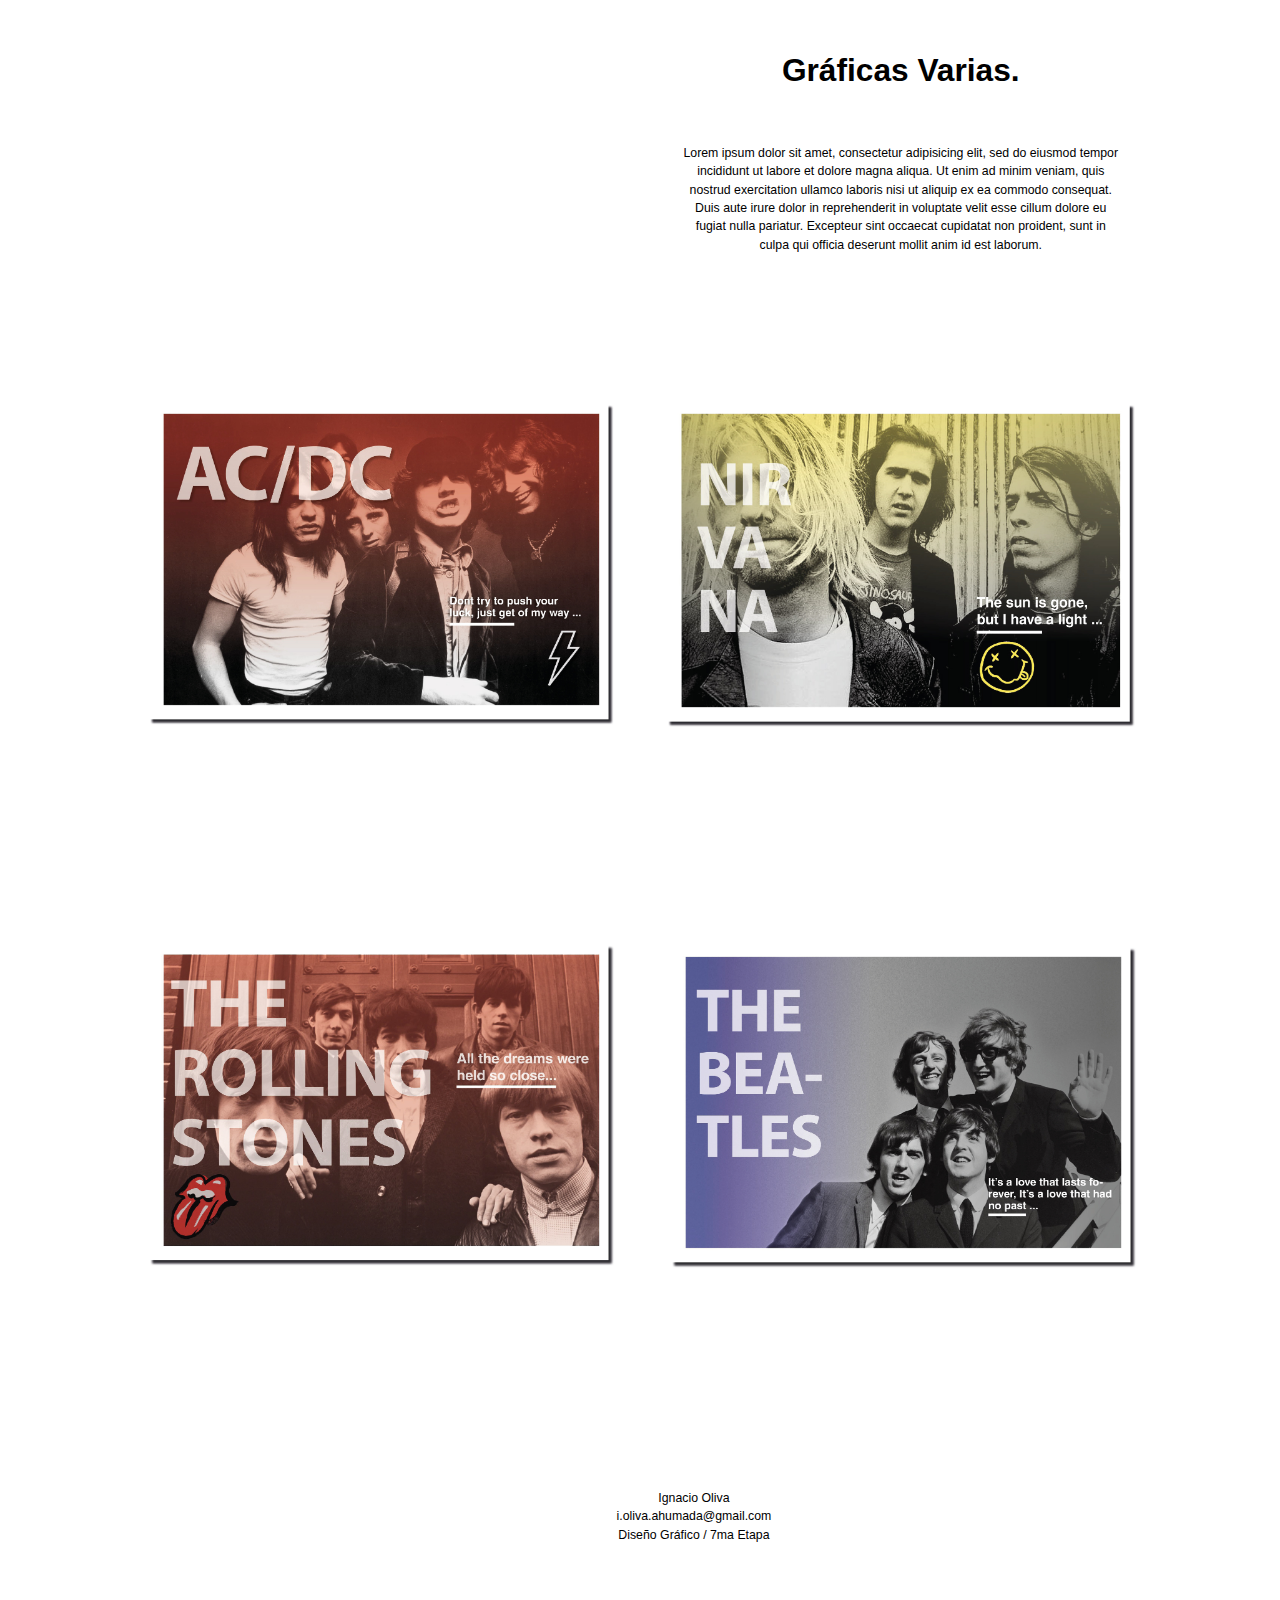
==== graficas-varias.html @ acbd4eab "nada" ====
<!DOCTYPE html>
<html lang="en" dir="ltr">
  <head>
    <meta charset="utf-8">
    <meta name="viewport" content="width=device-width, initial-scale=1, user-scalable=no">
    <link rel="stylesheet" href="css/estilos.css">
    <title>Portafolio</title>
  </head>
  <body>
    <div class=container>
     <div class=header>
        <h1>Gráficas Varias. </h1>
        <p>Lorem ipsum dolor sit amet, consectetur adipisicing elit, sed do eiusmod tempor incididunt ut labore et dolore magna aliqua. Ut enim ad minim veniam, quis nostrud exercitation ullamco laboris nisi ut aliquip ex ea commodo consequat. Duis aute irure dolor in reprehenderit in voluptate velit esse cillum dolore eu fugiat nulla pariatur. Excepteur sint occaecat cupidatat non proident, sunt in culpa qui officia deserunt mollit anim id est laborum.</p>
     </div>
     <div class=section id=area1>
        <img src="images/varias/17.jpg"></img>
     </div>
     <div class=section id=area2>
        <img src="images/varias/18.jpg"></img>
     </div>
      <div class=section id=area3>
        <img src="images/varias/19.jpg"></img>
     </div>
     <div class=section id=area4>
        <img src="images/varias/20.jpg"></img>
     </div>
      <footer class=footer>
        <p>
          <div>Ignacio Oliva</div>
          <div>i.oliva.ahumada@gmail.com</div>
          <div>Diseño Gráfico / 7ma Etapa</div>
        </p>
      </footer>
    </div>
  </body>
---- css/estilos.css ----
/*Contenedor y declaración de sus propiedades */
.container {
  padding: 1em;
  margin: 0;
  font-family: Arial, Helvetica, sans-serif;
  background: #white;
  color: #black;
  font-size: 1.1em;
  line-height: 1.5;
  text-align: center;
}

/*Propiedades de elementos */

img {
  display: block;
  width: 100%;
  height: auto;
}

h1 {
  font-size: 1.8em;
}

h2 {
  font-size: 1.2em;
}

p{
  margin: 2em;
  padding: 2em 0;
  font-size: 0.7em;
  line-height: 1.5;
}

/*botones y enlaces*/
.btn {
  display: block;
  background: #333;
  color: #fff;
  text-decoration: none;
  padding: 1em 2em;
  border 1px solid #666;
  margin: .5em 0;
}

/*color detrás del botón*/
.btn:hover {
  background: #eaeaea;
  color: #333;
}

/*Propiedades de Areas */

.header {
  min-height: 450px
  color: #fff;
  text-align: center;
  padding-top: 100px:
  padding-bottom: 0;
}

.footer {
  line-height: 1.5;
  font-size: 0.7em;
  font-weight: lighter;
  text-align: center;
  padding-top: 100px:
  padding-bottom: 30px;
  margin-left: 2em;
  margin-right: 2em;
}

#area1 {
  padding-bottom: 0.8em;
}

#area2 {
  padding-bottom: 0.8em;
}

#area3 {
  padding-bottom: 0.8em;
}

#area4 {
  padding-bottom: 0.8em;
}

/*Configuración en pantallas más grandes */

@media(min-width:700px) {
.container  {
  display: grid;
  grid-template-columns: 1fr minmax(40%, 400px) minmax(40%, 400px) 1fr;
  grid-template-rows: auto auto auto auto;
  grid-column-gap: 30px;
  grid-row-gap: 30px;
  }

.header {
  grid-column-start: 3;
  grid-column-end: 4;
  grid-row-start: 1;
  grid-row-end: 2;
  }

#area1 {
  grid-column-start: 2;
  grid-column-end: 3;
  grid-row-start: 2;
  grid-row-end: 3;
  }

#area2 {
  grid-column-start: 3;
  grid-column-end: 4;
  grid-row-start: 2;
  grid-row-end: 3;
  }

#area3 {
  grid-column-start: 2;
  grid-column-end: 3;
  grid-row-start: 3;
  grid-row-end: 4;
  }

#area4 {
  grid-column-start: 3;
  grid-column-end: 4;
  grid-row-start: 3;
  grid-row-end: 4;
  }

.footer {
  grid-column-start: 2;
  grid-column-end: 5;
  grid-row-start: 4;
  grid-row-end: 5;
  }
img {
  max-width: 100%;
  display: inline-grid;
}
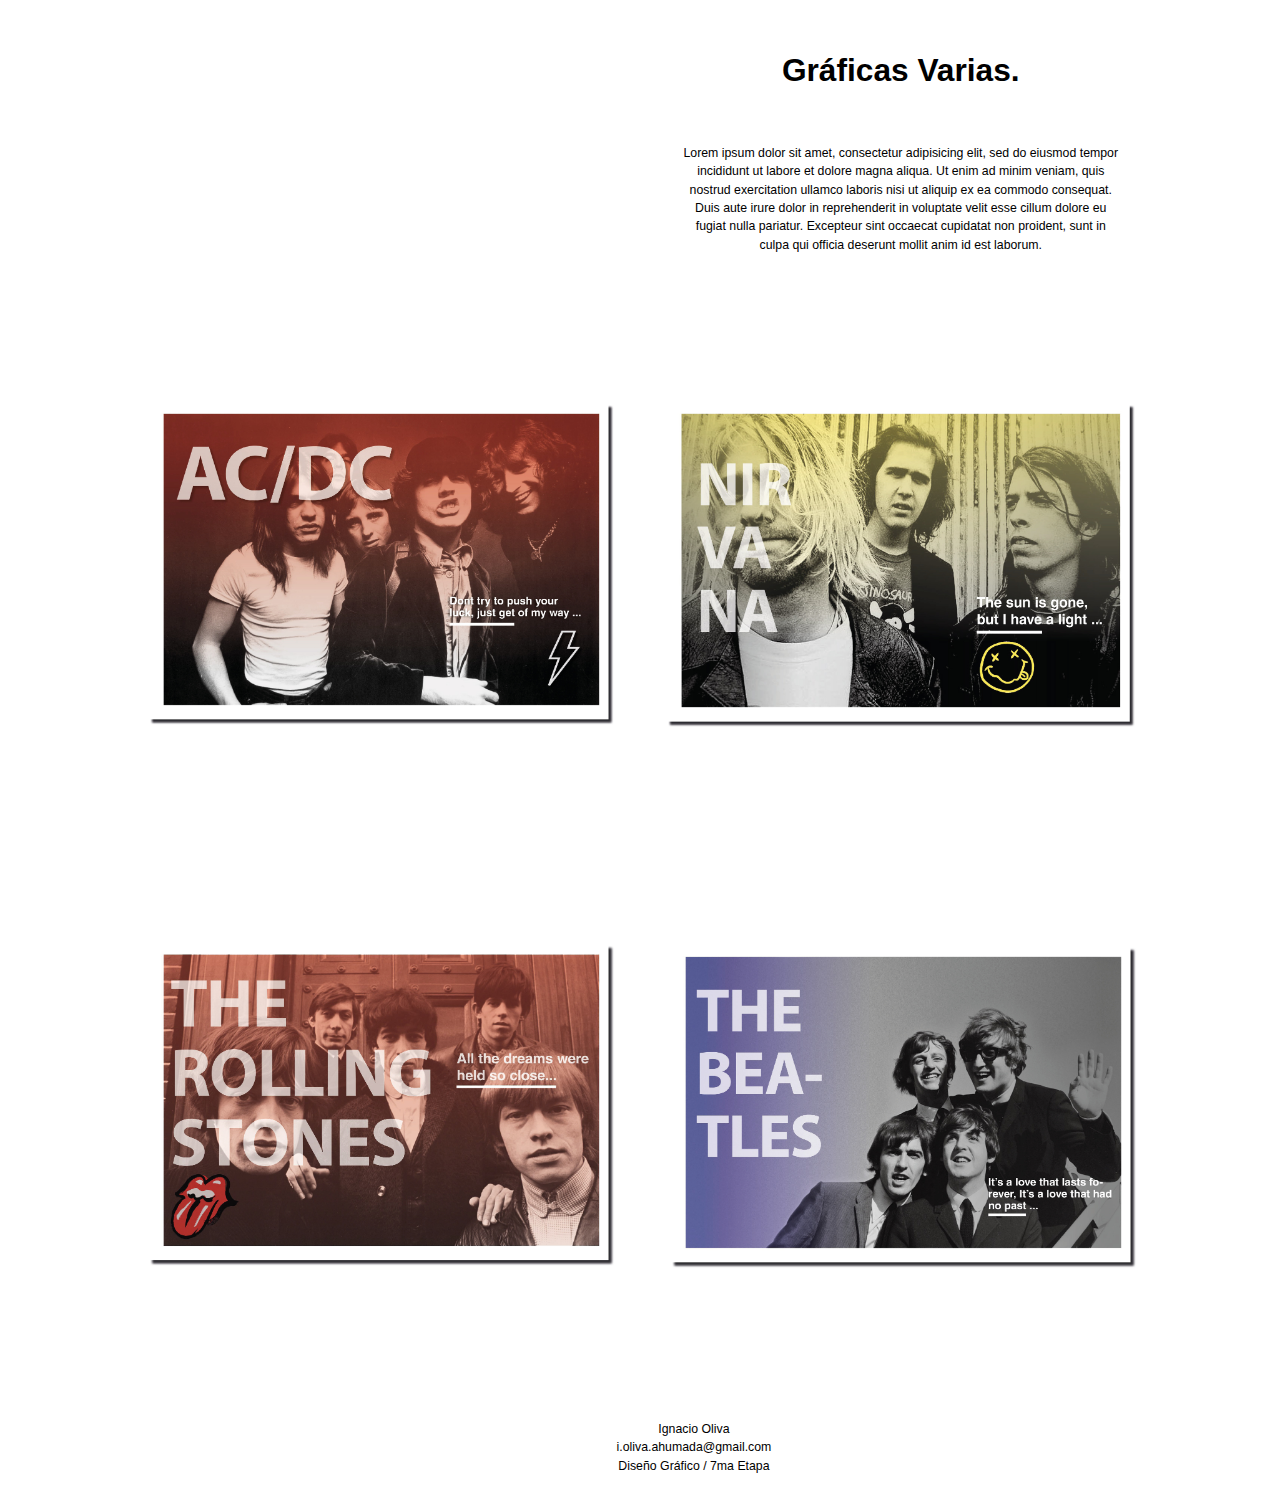
==== commit 8afdecb0: "cambios" ====
--- a/graficas-varias.html
+++ b/graficas-varias.html
@@ -25,11 +25,9 @@
         <img src="images/varias/20.jpg"></img>
      </div>
       <footer class=footer>
-        <p>
           <div>Ignacio Oliva</div>
           <div>i.oliva.ahumada@gmail.com</div>
           <div>Diseño Gráfico / 7ma Etapa</div>
-        </p>
       </footer>
     </div>
   </body>
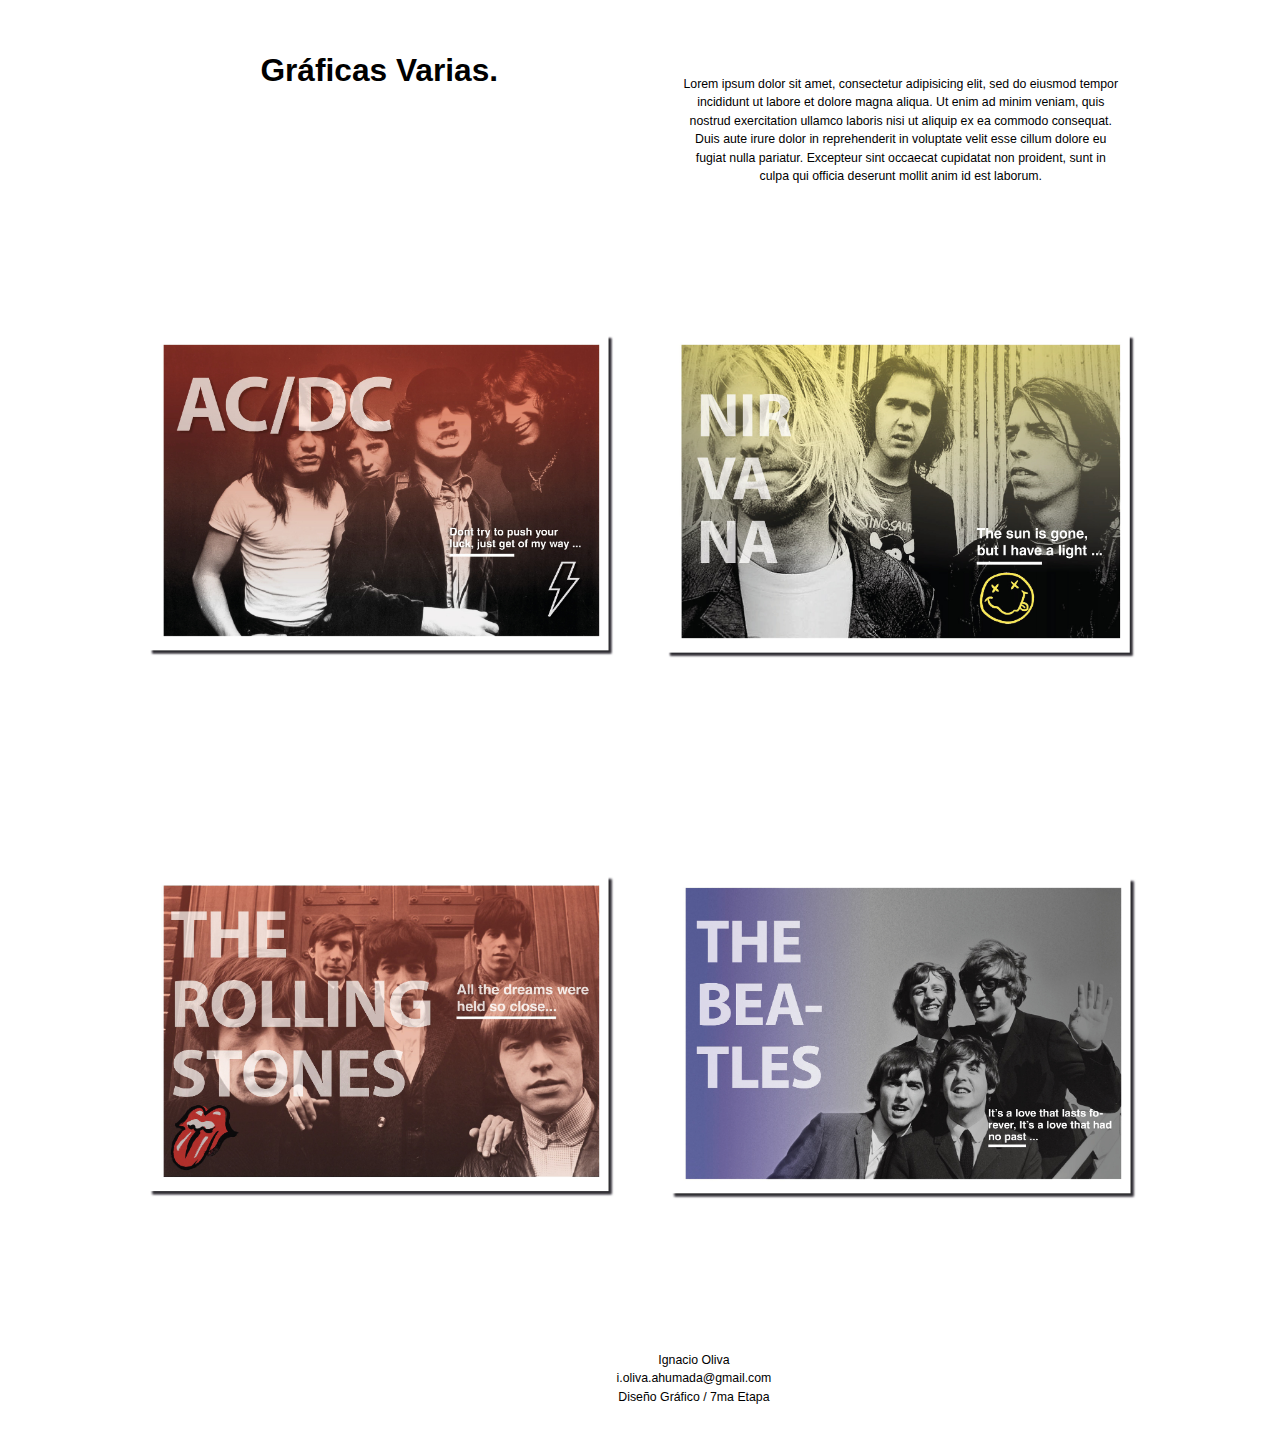
==== commit ad1d427a: "Cambios" ====
--- a/graficas-varias.html
+++ b/graficas-varias.html
@@ -10,7 +10,9 @@
     <div class=container>
      <div class=header>
         <h1>Gráficas Varias. </h1>
-        <p>Lorem ipsum dolor sit amet, consectetur adipisicing elit, sed do eiusmod tempor incididunt ut labore et dolore magna aliqua. Ut enim ad minim veniam, quis nostrud exercitation ullamco laboris nisi ut aliquip ex ea commodo consequat. Duis aute irure dolor in reprehenderit in voluptate velit esse cillum dolore eu fugiat nulla pariatur. Excepteur sint occaecat cupidatat non proident, sunt in culpa qui officia deserunt mollit anim id est laborum.</p>
+     </div>
+     <div class="note">
+       <p>Lorem ipsum dolor sit amet, consectetur adipisicing elit, sed do eiusmod tempor incididunt ut labore et dolore magna aliqua. Ut enim ad minim veniam, quis nostrud exercitation ullamco laboris nisi ut aliquip ex ea commodo consequat. Duis aute irure dolor in reprehenderit in voluptate velit esse cillum dolore eu fugiat nulla pariatur. Excepteur sint occaecat cupidatat non proident, sunt in culpa qui officia deserunt mollit anim id est laborum.</p>
      </div>
      <div class=section id=area1>
         <img src="images/varias/17.jpg"></img>
--- a/css/estilos.css
+++ b/css/estilos.css
@@ -99,10 +99,18 @@
   }
 
 .header {
-  grid-column-start: 3;
-  grid-column-end: 4;
+  grid-column-start: 2;
+  grid-column-end: 3;
   grid-row-start: 1;
   grid-row-end: 2;
+  }
+
+  .note {
+    grid-column-start: 3;
+    grid-column-end: 4;
+    grid-row-start: 1;
+    grid-row-end: 2;
+
   }
 
 #area1 {
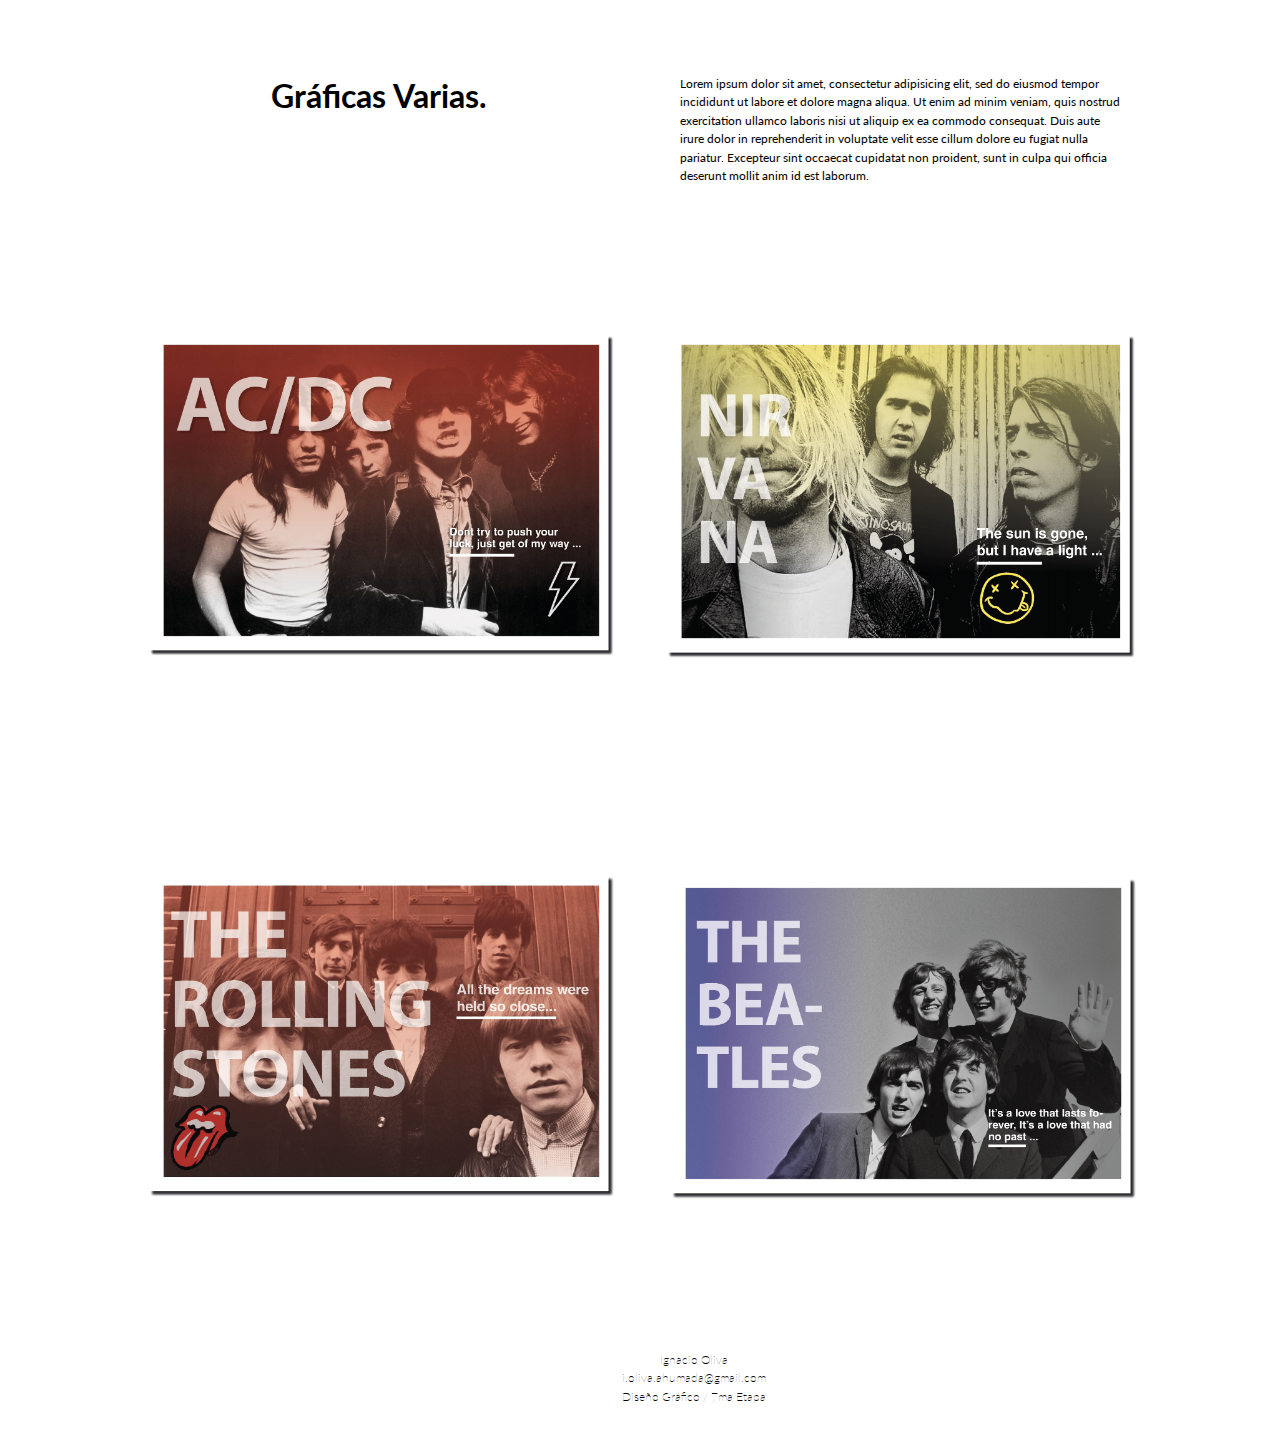
==== commit 57a94845: "Cambios 3" ====
--- a/graficas-varias.html
+++ b/graficas-varias.html
@@ -4,6 +4,7 @@
     <meta charset="utf-8">
     <meta name="viewport" content="width=device-width, initial-scale=1, user-scalable=no">
     <link rel="stylesheet" href="css/estilos.css">
+    <link href="https://fonts.googleapis.com/css?family=Lato" rel="stylesheet">
     <title>Portafolio</title>
   </head>
   <body>
--- a/css/estilos.css
+++ b/css/estilos.css
@@ -2,7 +2,7 @@
 .container {
   padding: 1em;
   margin: 0;
-  font-family: Arial, Helvetica, sans-serif;
+  font-family: 'Lato', sans-serif;
   background: #white;
   color: #black;
   font-size: 1.1em;
@@ -20,6 +20,7 @@
 
 h1 {
   font-size: 1.8em;
+  margin-top: 1.5em;
 }
 
 h2 {
@@ -105,11 +106,13 @@
   grid-row-end: 2;
   }
 
-  .note {
-    grid-column-start: 3;
-    grid-column-end: 4;
-    grid-row-start: 1;
-    grid-row-end: 2;
+.note {
+  grid-column-start: 3;
+  grid-column-end: 4;
+  grid-row-start: 1;
+  grid-row-end: 2;
+  text-align: left;
+  }
 
   }
 
